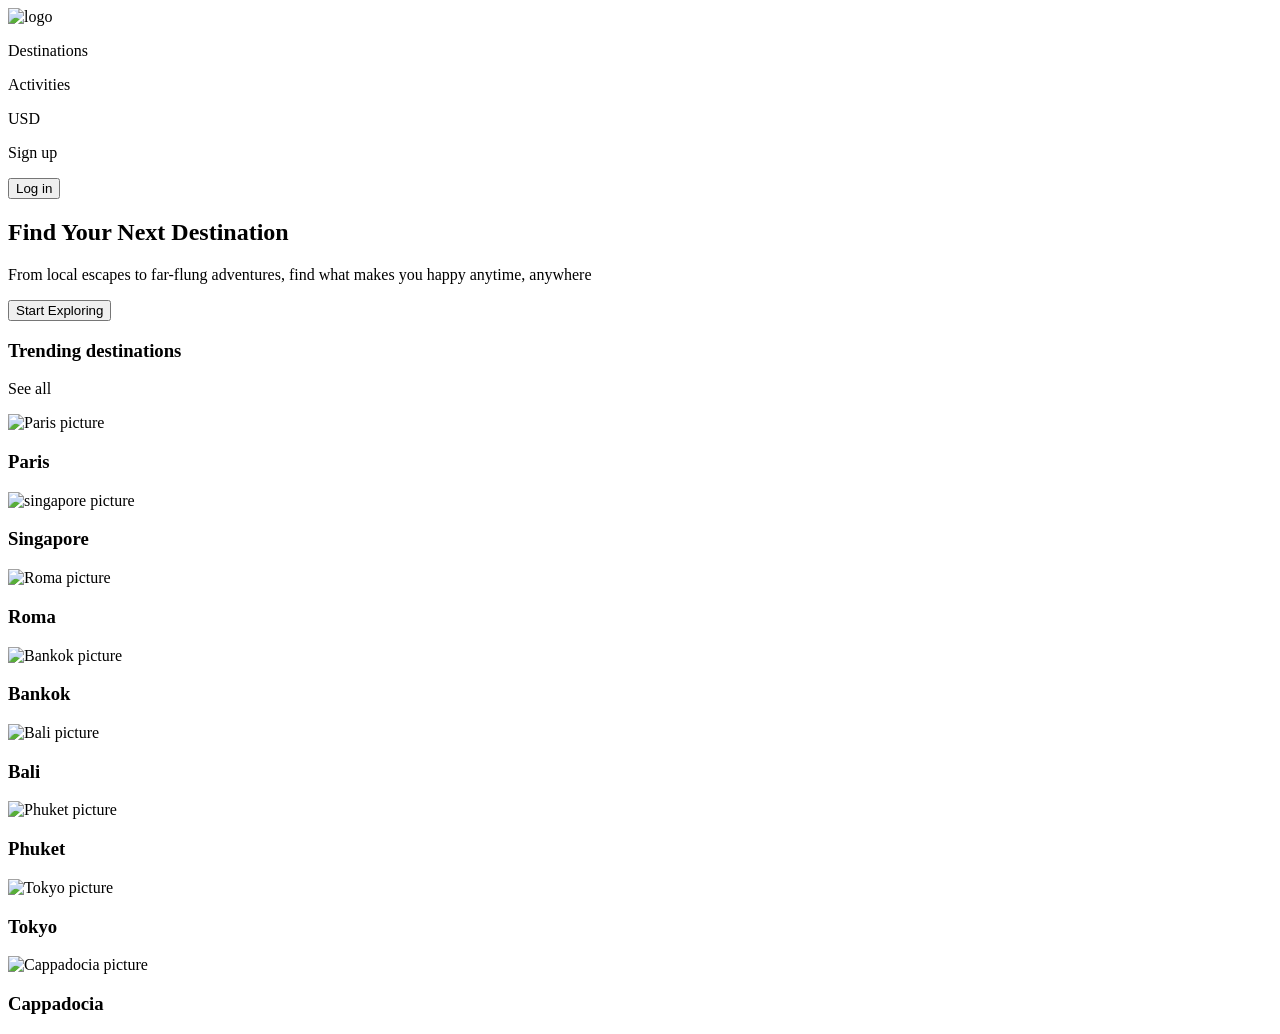
==== ninavardosanidze-homework5/index.html @ 07547b8c "changes" ====
<!doctype html>
<html lang="en">
  <head>
    <link rel="stylesheet" href="./ninavardosanidze-homework5/css/reset.css" />
    <link rel="stylesheet" href="./ninavardosanidze-homework5/css/styles.css" />
    <title>homework5</title>
  </head>
  <body>
    <header>
      <img src="./ninavardosanidze-homework5/images/logo.png" alt="logo" />

      <p class="destinations">Destinations</p>
      <p>Activities</p>
      <p>USD</p>
      <p>Sign up</p>

      <button class="login">Log in</button>
    </header>

    <main>
      <section class="hero">
        <div class="text-wrapper">
          <h2>Find Your Next Destination</h2>
          <p>
            From local escapes to far-flung adventures, find what makes you
            happy anytime, anywhere
          </p>
          <button>Start Exploring</button>
        </div>
      </section>

      <section class="trending">
        <h3 class="main-text">Trending destinations</h3>
        <p>See all</p>
        <div class="img-wrapper">
          <img
            src="./ninavardosanidze-homework5/images/paris.jpg"
            alt="Paris picture"
          />
          <h3 class="city">Paris</h3>
        </div>
        <div class="img-wrapper2">
          <img
            src="./ninavardosanidze-homework5/images/singapore.png"
            alt="singapore picture"
          />
          <h3 class="city">Singapore</h3>
        </div>
        <div class="img-wrapper3">
          <img
            src="./ninavardosanidze-homework5/images/roma.png"
            alt="Roma picture"
          />
          <h3 class="city">Roma</h3>
        </div>
        <div class="img-wrapper4">
          <img
            src="./ninavardosanidze-homework5/images/bangkok.png"
            alt="Bankok picture"
          />
          <h3 class="city">Bankok</h3>
        </div>
        <div class="img-wrapper5">
          <img
            src="./ninavardosanidze-homework5/images/bali.png"
            alt="Bali picture"
          />
          <h3 class="city">Bali</h3>
        </div>
        <div class="img-wrapper6">
          <img
            src="./ninavardosanidze-homework5/images/phuket.png"
            alt="Phuket picture"
          />
          <h3 class="city">Phuket</h3>
        </div>
        <div class="img-wrapper7">
          <img
            src="./ninavardosanidze-homework5/images/tokyo.png"
            alt="Tokyo picture"
          />
          <h3 class="city">Tokyo</h3>
        </div>
        <div class="img-wrapper8">
          <img
            src="./ninavardosanidze-homework5/images/cappadocia.png"
            alt="Cappadocia picture"
          />
          <h3 class="city">Cappadocia</h3>
        </div>
      </section>
    </main>
  </body>
</html>
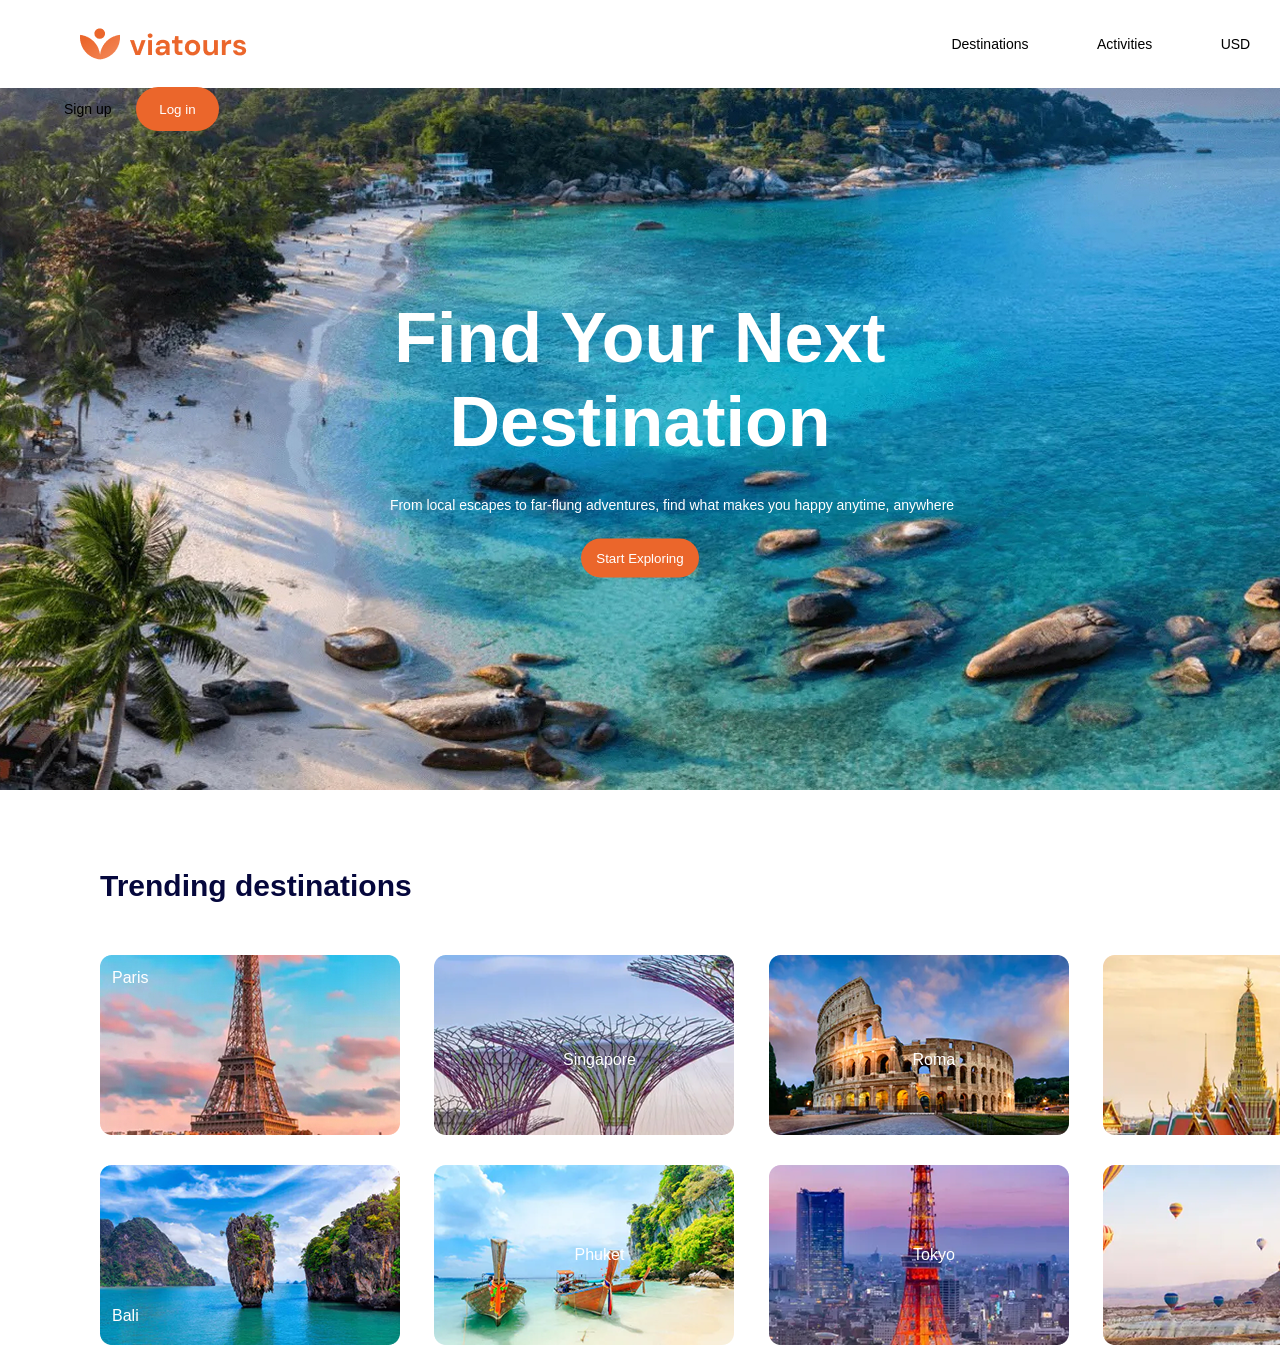
==== commit 79cc8d12: "changes" ====
--- a/ninavardosanidze-homework5/index.html
+++ b/ninavardosanidze-homework5/index.html
@@ -1,13 +1,13 @@
 <!doctype html>
 <html lang="en">
   <head>
-    <link rel="stylesheet" href="./ninavardosanidze-homework5/css/reset.css" />
-    <link rel="stylesheet" href="./ninavardosanidze-homework5/css/styles.css" />
+    <link rel="stylesheet" href="./css/reset.css" />
+    <link rel="stylesheet" href="./css/styles.css" />
     <title>homework5</title>
   </head>
   <body>
     <header>
-      <img src="./ninavardosanidze-homework5/images/logo.png" alt="logo" />
+      <img src="./images/logo.png" alt="logo" />
 
       <p class="destinations">Destinations</p>
       <p>Activities</p>
@@ -34,56 +34,56 @@
         <p>See all</p>
         <div class="img-wrapper">
           <img
-            src="./ninavardosanidze-homework5/images/paris.jpg"
+            src="./images/paris.jpg"
             alt="Paris picture"
           />
           <h3 class="city">Paris</h3>
         </div>
         <div class="img-wrapper2">
           <img
-            src="./ninavardosanidze-homework5/images/singapore.png"
+            src="./images/singapore.png"
             alt="singapore picture"
           />
           <h3 class="city">Singapore</h3>
         </div>
         <div class="img-wrapper3">
           <img
-            src="./ninavardosanidze-homework5/images/roma.png"
+            src="./images/roma.png"
             alt="Roma picture"
           />
           <h3 class="city">Roma</h3>
         </div>
         <div class="img-wrapper4">
           <img
-            src="./ninavardosanidze-homework5/images/bangkok.png"
+            src="./images/bangkok.png"
             alt="Bankok picture"
           />
           <h3 class="city">Bankok</h3>
         </div>
         <div class="img-wrapper5">
           <img
-            src="./ninavardosanidze-homework5/images/bali.png"
+            src="./images/bali.png"
             alt="Bali picture"
           />
           <h3 class="city">Bali</h3>
         </div>
         <div class="img-wrapper6">
           <img
-            src="./ninavardosanidze-homework5/images/phuket.png"
+            src="./images/phuket.png"
             alt="Phuket picture"
           />
           <h3 class="city">Phuket</h3>
         </div>
         <div class="img-wrapper7">
           <img
-            src="./ninavardosanidze-homework5/images/tokyo.png"
+            src="./images/tokyo.png"
             alt="Tokyo picture"
           />
           <h3 class="city">Tokyo</h3>
         </div>
         <div class="img-wrapper8">
           <img
-            src="./ninavardosanidze-homework5/images/cappadocia.png"
+            src="./images/cappadocia.png"
             alt="Cappadocia picture"
           />
           <h3 class="city">Cappadocia</h3>
--- a/ninavardosanidze-homework5/css/styles.css
+++ b/ninavardosanidze-homework5/css/styles.css
@@ -0,0 +1,233 @@
+body {
+  font-family: Arial, Helvetica, sans-serif;
+}
+
+header {
+  position: sticky;
+  top: 0;
+  width: 100%;
+  height: 88px;
+  background-color: white;
+  margin: auto;
+  z-index: 100;
+}
+
+header * {
+  display: inline-block;
+  vertical-align: middle;
+}
+
+header img {
+  margin-top: 28px;
+  margin-left: 80px;
+}
+
+p {
+  margin-top: 27px;
+  margin-left: 64px;
+  font-size: 14px;
+}
+
+.destinations {
+  margin-left: 700px;
+  margin-top: 27px;
+}
+
+.login {
+  margin-top: 27px;
+  width: 83px;
+  height: 44px;
+  border: none;
+  border-radius: 200px;
+  background-color: #eb662b;
+  color: white;
+  margin-left: 20px;
+  cursor: pointer;
+}
+
+.hero {
+  width: 100%;
+  height: 702px;
+  background-image: url(../images/hero.jpg);
+  background-repeat: no-repeat;
+  background-position: center;
+  background-size: cover;
+  position: relative;
+}
+
+.text-wrapper {
+  width: 630px;
+  height: 287px;
+  color: #fff;
+  text-align: center;
+  position: absolute;
+  top: 50%;
+  left: 50%;
+  transform: translate(-50%, -50%);
+}
+
+.text-wrapper h2 {
+  font-size: 70px;
+  line-height: 84px;
+  font-weight: 600;
+}
+
+.text-wrapper p {
+  font-size: 14px;
+  line-height: 28px;
+  font-weight: 400;
+}
+
+.text-wrapper button {
+  color: #fff;
+  background-color: #eb662b;
+  border-radius: 200px;
+  border: none;
+  padding: 12px 15px;
+  margin-top: 20px;
+}
+
+.main-text {
+  display: inline-block;
+  width: 320px;
+  height: 45px;
+  line-height: 45px;
+  font-size: 30px;
+  color: #05073c;
+  font-weight: bold;
+}
+.trending p {
+  display: inline-block;
+  margin-left: 900px;
+  color: #05073c;
+  font-size: 14px;
+  line-height: 28px;
+  cursor: pointer;
+}
+
+.trending {
+  width: 1320px;
+  height: 505px;
+  margin-left: 100px;
+  margin-top: 60px;
+}
+
+.img-wrapper {
+  position: relative;
+  display: inline-block;
+  width: 330px;
+  height: 210px;
+  top: 47px;
+}
+
+.city {
+  position: absolute;
+  color: #fff;
+  top: 15px;
+  left: 12px;
+  font-size: 16px;
+}
+
+.img-wrapper2 {
+  position: relative;
+  display: inline-block;
+  width: 330px;
+  height: 210px;
+  top: 47px;
+}
+.img-wrapper2 h3 {
+  position: absolute;
+  color: #fff;
+  top: 50%;
+  left: 50%;
+  transform: translate(-50%, -50%);
+}
+
+.img-wrapper3 {
+  position: relative;
+  display: inline-block;
+  width: 330px;
+  height: 210px;
+  top: 47px;
+}
+.img-wrapper3 h3 {
+  position: absolute;
+  color: #fff;
+  top: 50%;
+  left: 50%;
+  transform: translate(-50%, -50%);
+}
+.img-wrapper4 {
+  position: relative;
+  display: inline-block;
+  width: 300px;
+  height: 210px;
+  top: 47px;
+}
+.img-wrapper4 h3 {
+  position: absolute;
+  color: #fff;
+  top: 12px;
+  left: 221px;
+}
+.img-wrapper5 {
+  position: relative;
+  display: inline-block;
+  width: 330px;
+  height: 180px;
+  top: 47px;
+}
+
+.img-wrapper5 h3 {
+  position: absolute;
+  color: #fff;
+  top: 143px;
+  left: 12px;
+}
+
+.img-wrapper6 {
+  position: relative;
+  display: inline-block;
+  width: 330px;
+  height: 180px;
+  top: 47px;
+}
+
+.img-wrapper6 h3 {
+  position: absolute;
+  color: #fff;
+  top: 50%;
+  left: 50%;
+  transform: translate(-50%, -50%);
+}
+
+.img-wrapper7 {
+  position: relative;
+  display: inline-block;
+  width: 330px;
+  height: 180px;
+  top: 47px;
+}
+
+.img-wrapper7 h3 {
+  position: absolute;
+  color: #fff;
+  top: 50%;
+  left: 50%;
+  transform: translate(-50%, -50%);
+}
+
+.img-wrapper8 {
+  position: relative;
+  display: inline-block;
+  width: 300px;
+  height: 180px;
+  top: 47px;
+}
+
+.img-wrapper8 h3 {
+  position: absolute;
+  color: #fff;
+  top: 141px;
+  left: 192px;
+}
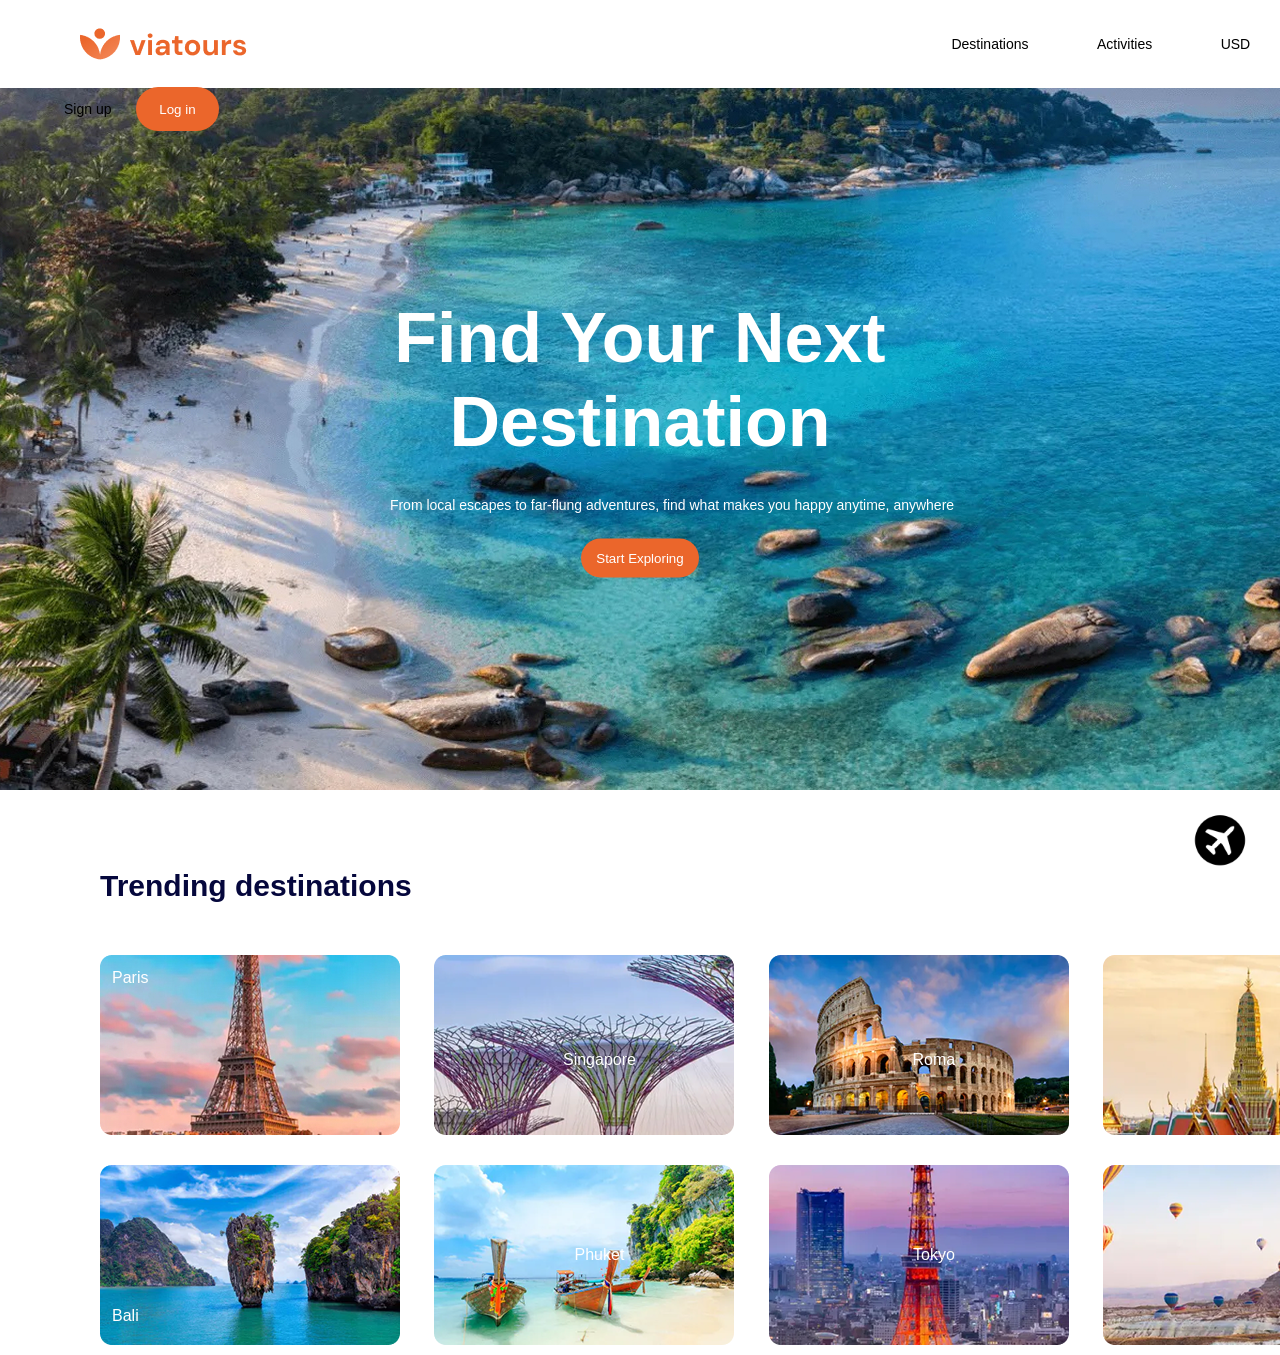
==== commit 0e10b67b: "add fixed icon" ====
--- a/ninavardosanidze-homework5/index.html
+++ b/ninavardosanidze-homework5/index.html
@@ -6,6 +6,7 @@
     <title>homework5</title>
   </head>
   <body>
+    <img class="icon" src="./images/travelicon.png" alt="icon">
     <header>
       <img src="./images/logo.png" alt="logo" />
 
--- a/ninavardosanidze-homework5/css/styles.css
+++ b/ninavardosanidze-homework5/css/styles.css
@@ -231,3 +231,12 @@
   top: 141px;
   left: 192px;
 }
+
+.icon {
+  position: fixed;
+  right: 30px;
+  bottom: 30px;
+  width: 60px;
+  height: 60px;
+  z-index: 80;
+}
